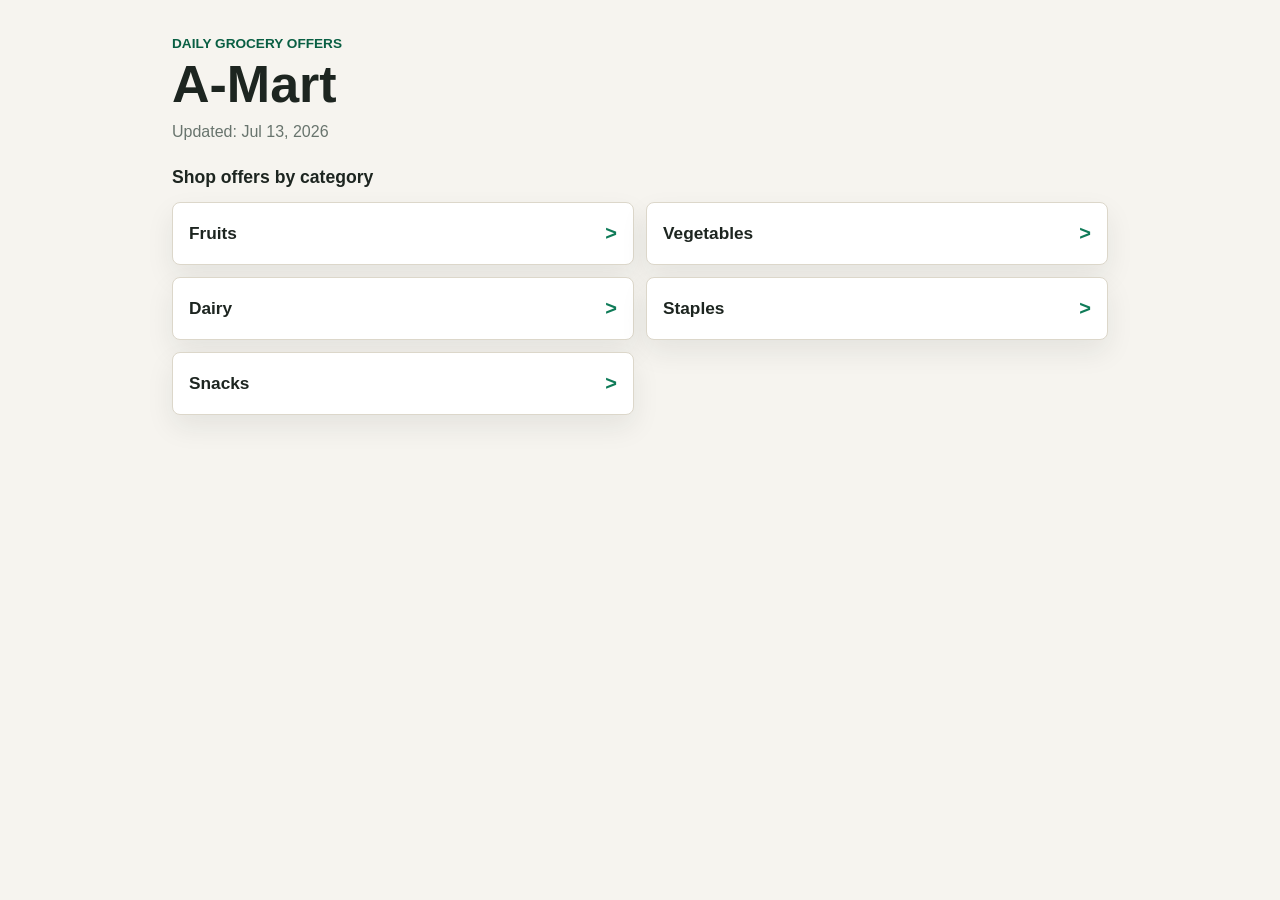
==== index.html @ afb41506 "Create static grocery offers site" ====
<!doctype html>
<html lang="en">
  <head>
    <meta charset="utf-8">
    <meta name="viewport" content="width=device-width, initial-scale=1">
    <title>A-Mart Offers</title>
    <meta name="description" content="Current grocery offers by category.">
    <link rel="stylesheet" href="assets/styles.css">
  </head>
  <body data-page="home">
    <main class="page-shell">
      <header class="page-header">
        <p class="eyebrow">Daily grocery offers</p>
        <h1>A-Mart</h1>
        <p id="updated-at" class="muted">Loading today's offers...</p>
      </header>

      <section aria-labelledby="categories-title">
        <h2 id="categories-title">Shop offers by category</h2>
        <div id="category-list" class="category-list" aria-live="polite"></div>
      </section>

      <p id="status-message" class="status" role="status"></p>
    </main>

    <script src="assets/app.js"></script>
  </body>
</html>
---- assets/styles.css ----
:root {
  color-scheme: light;
  --page: #f6f4ef;
  --panel: #ffffff;
  --text: #1d2520;
  --muted: #68746d;
  --line: #dcd7ca;
  --accent: #0f7b58;
  --accent-dark: #095f43;
  --offer: #fff3c4;
  --shadow: 0 12px 28px rgba(29, 37, 32, 0.08);
}

* {
  box-sizing: border-box;
}

html {
  min-height: 100%;
}

body {
  min-height: 100%;
  margin: 0;
  background: var(--page);
  color: var(--text);
  font-family: Arial, Helvetica, sans-serif;
  line-height: 1.45;
}

img {
  display: block;
  max-width: 100%;
}

.page-shell {
  width: min(100%, 980px);
  margin: 0 auto;
  padding: 22px 14px 36px;
}

.page-header {
  margin-bottom: 22px;
}

.eyebrow {
  margin: 0 0 4px;
  color: var(--accent-dark);
  font-size: 0.85rem;
  font-weight: 700;
  text-transform: uppercase;
}

h1,
h2,
p {
  overflow-wrap: anywhere;
}

h1 {
  margin: 0;
  font-size: clamp(2rem, 10vw, 3.25rem);
  line-height: 1;
}

h2 {
  margin: 0 0 12px;
  font-size: 1.1rem;
}

.muted,
.status {
  color: var(--muted);
}

.muted {
  margin: 10px 0 0;
}

.status {
  margin: 18px 0 0;
}

.category-list {
  display: grid;
  gap: 12px;
}

.category-button {
  display: flex;
  align-items: center;
  justify-content: space-between;
  min-height: 58px;
  padding: 16px;
  border: 1px solid var(--line);
  border-radius: 8px;
  background: var(--panel);
  color: var(--text);
  box-shadow: var(--shadow);
  font-size: 1.08rem;
  font-weight: 700;
  text-decoration: none;
}

.category-button::after {
  content: ">";
  color: var(--accent);
  font-size: 1.25rem;
}

.category-button:focus-visible,
.category-button:hover,
.back-link:focus-visible,
.back-link:hover {
  outline: 3px solid rgba(15, 123, 88, 0.24);
  outline-offset: 2px;
}

.back-link {
  display: inline-block;
  margin-bottom: 18px;
  color: var(--accent-dark);
  font-weight: 700;
  text-decoration: none;
}

.product-list {
  display: grid;
  gap: 16px;
}

.product-card {
  overflow: hidden;
  border: 1px solid var(--line);
  border-radius: 8px;
  background: var(--panel);
  box-shadow: var(--shadow);
}

.product-image {
  width: 100%;
  aspect-ratio: 4 / 3;
  background: #e8e3d6;
  object-fit: cover;
}

.product-body {
  padding: 14px;
}

.product-name {
  margin: 0 0 6px;
  font-size: 1.12rem;
  font-weight: 700;
}

.price {
  margin: 0 0 10px;
  color: var(--accent-dark);
  font-size: 1.2rem;
  font-weight: 800;
}

.offer {
  margin: 0;
  padding: 10px;
  border-radius: 8px;
  background: var(--offer);
  font-weight: 700;
}

.free-item {
  display: grid;
  grid-template-columns: 72px 1fr;
  gap: 12px;
  align-items: center;
  margin-top: 12px;
  padding: 10px;
  border: 1px dashed var(--accent);
  border-radius: 8px;
  background: #f4fbf7;
}

.free-item img {
  width: 72px;
  height: 72px;
  border-radius: 8px;
  background: #e8e3d6;
  object-fit: cover;
}

.free-label {
  margin: 0 0 2px;
  color: var(--accent-dark);
  font-size: 0.78rem;
  font-weight: 800;
  text-transform: uppercase;
}

.free-name {
  margin: 0;
  font-weight: 700;
}

.empty-state {
  padding: 18px;
  border: 1px solid var(--line);
  border-radius: 8px;
  background: var(--panel);
  color: var(--muted);
}

.visually-hidden {
  position: absolute;
  width: 1px;
  height: 1px;
  overflow: hidden;
  clip: rect(0, 0, 0, 0);
  white-space: nowrap;
}

@media (min-width: 640px) {
  .page-shell {
    padding: 34px 22px 48px;
  }

  .category-list,
  .product-list {
    grid-template-columns: repeat(2, minmax(0, 1fr));
  }
}

@media (min-width: 920px) {
  .product-list {
    grid-template-columns: repeat(3, minmax(0, 1fr));
  }
}
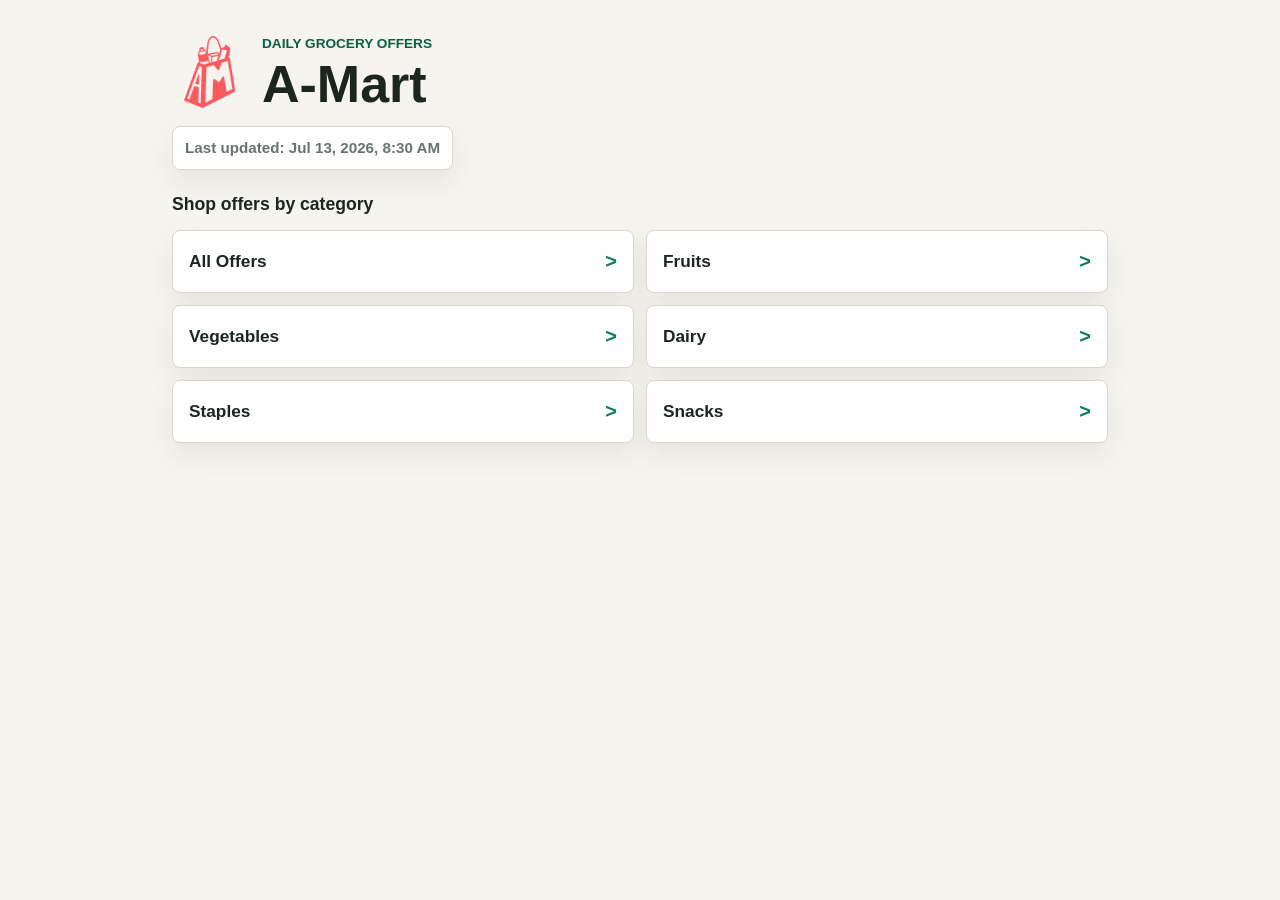
==== commit ceec351b: "Add logo header and all offers category" ====
--- a/index.html
+++ b/index.html
@@ -10,9 +10,14 @@
   <body data-page="home">
     <main class="page-shell">
       <header class="page-header">
-        <p class="eyebrow">Daily grocery offers</p>
-        <h1>A-Mart</h1>
-        <p id="updated-at" class="muted">Loading today's offers...</p>
+        <div class="brand-heading">
+          <img class="site-logo" src="assets/logo.png" alt="A-Mart logo">
+          <div>
+            <p class="eyebrow">Daily grocery offers</p>
+            <h1>A-Mart</h1>
+          </div>
+        </div>
+        <p id="updated-at" class="updated-card">Loading today's offers...</p>
       </header>
 
       <section aria-labelledby="categories-title">
--- a/assets/styles.css
+++ b/assets/styles.css
@@ -43,6 +43,19 @@
   margin-bottom: 22px;
 }
 
+.brand-heading {
+  display: flex;
+  flex-direction: column;
+  gap: 10px;
+  align-items: flex-start;
+}
+
+.site-logo {
+  width: 76px;
+  height: 76px;
+  object-fit: contain;
+}
+
 .eyebrow {
   margin: 0 0 4px;
   color: var(--accent-dark);
@@ -75,6 +88,19 @@
 
 .muted {
   margin: 10px 0 0;
+}
+
+.updated-card {
+  display: inline-block;
+  margin: 16px 0 0;
+  padding: 10px 12px;
+  border: 1px solid var(--line);
+  border-radius: 8px;
+  background: var(--panel);
+  box-shadow: var(--shadow);
+  color: var(--muted);
+  font-size: 0.95rem;
+  font-weight: 700;
 }
 
 .status {
@@ -224,6 +250,12 @@
     padding: 34px 22px 48px;
   }
 
+  .brand-heading {
+    flex-direction: row;
+    align-items: center;
+    gap: 14px;
+  }
+
   .category-list,
   .product-list {
     grid-template-columns: repeat(2, minmax(0, 1fr));
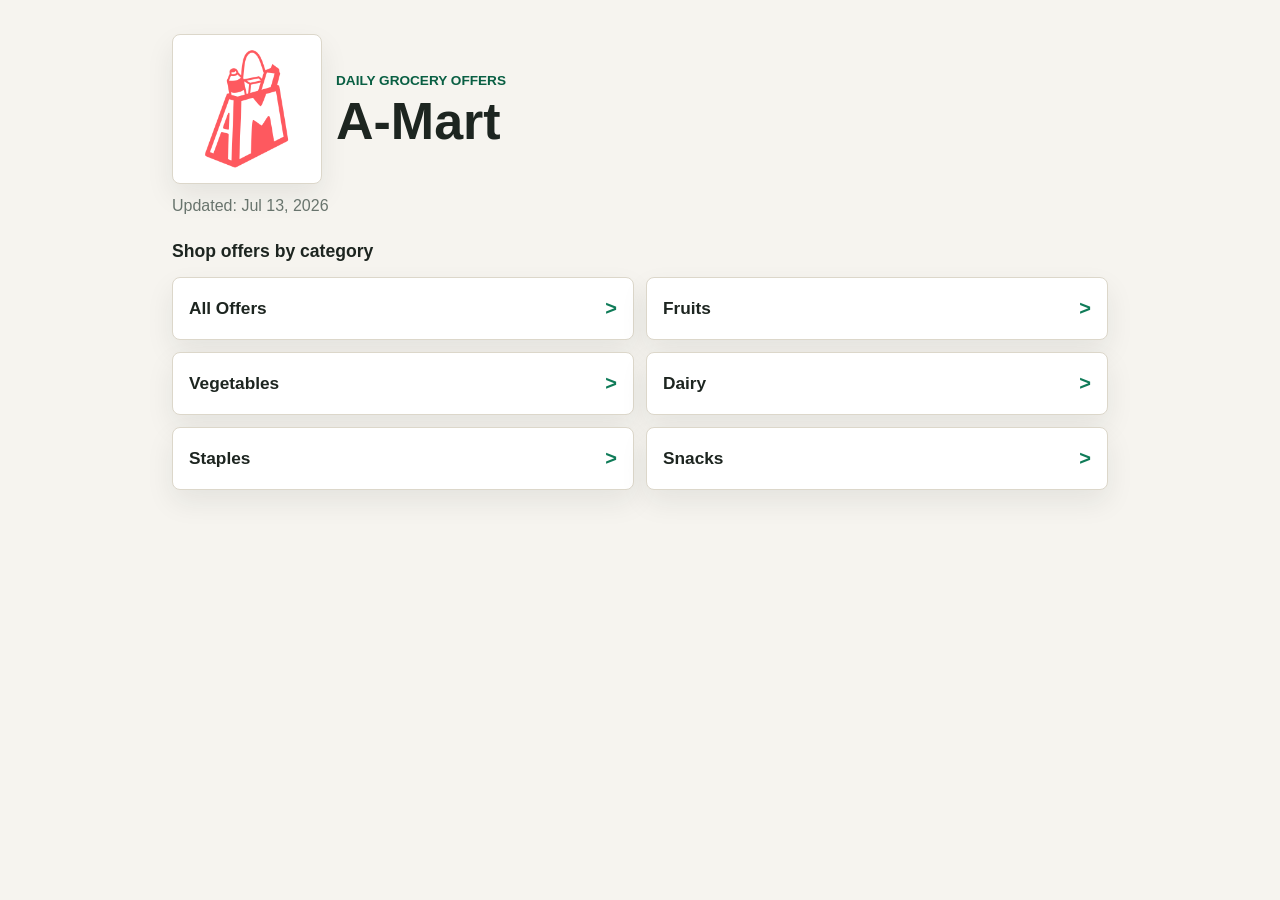
==== commit 264712a0: "Move card styling to logo" ====
--- a/index.html
+++ b/index.html
@@ -11,13 +11,15 @@
     <main class="page-shell">
       <header class="page-header">
         <div class="brand-heading">
-          <img class="site-logo" src="assets/logo.png" alt="A-Mart logo">
+          <div class="logo-card">
+            <img class="site-logo" src="assets/logo.png" alt="A-Mart logo">
+          </div>
           <div>
             <p class="eyebrow">Daily grocery offers</p>
             <h1>A-Mart</h1>
           </div>
         </div>
-        <p id="updated-at" class="updated-card">Loading today's offers...</p>
+        <p id="updated-at" class="muted">Loading today's offers...</p>
       </header>
 
       <section aria-labelledby="categories-title">
--- a/assets/styles.css
+++ b/assets/styles.css
@@ -50,9 +50,18 @@
   align-items: flex-start;
 }
 
+.logo-card {
+  width: 100%;
+  padding: 12px;
+  border: 1px solid var(--line);
+  border-radius: 8px;
+  background: var(--panel);
+  box-shadow: var(--shadow);
+}
+
 .site-logo {
-  width: 76px;
-  height: 76px;
+  width: 100%;
+  height: auto;
   object-fit: contain;
 }
 
@@ -88,19 +97,6 @@
 
 .muted {
   margin: 10px 0 0;
-}
-
-.updated-card {
-  display: inline-block;
-  margin: 16px 0 0;
-  padding: 10px 12px;
-  border: 1px solid var(--line);
-  border-radius: 8px;
-  background: var(--panel);
-  box-shadow: var(--shadow);
-  color: var(--muted);
-  font-size: 0.95rem;
-  font-weight: 700;
 }
 
 .status {
@@ -256,6 +252,11 @@
     gap: 14px;
   }
 
+  .logo-card {
+    width: 150px;
+    flex: 0 0 150px;
+  }
+
   .category-list,
   .product-list {
     grid-template-columns: repeat(2, minmax(0, 1fr));
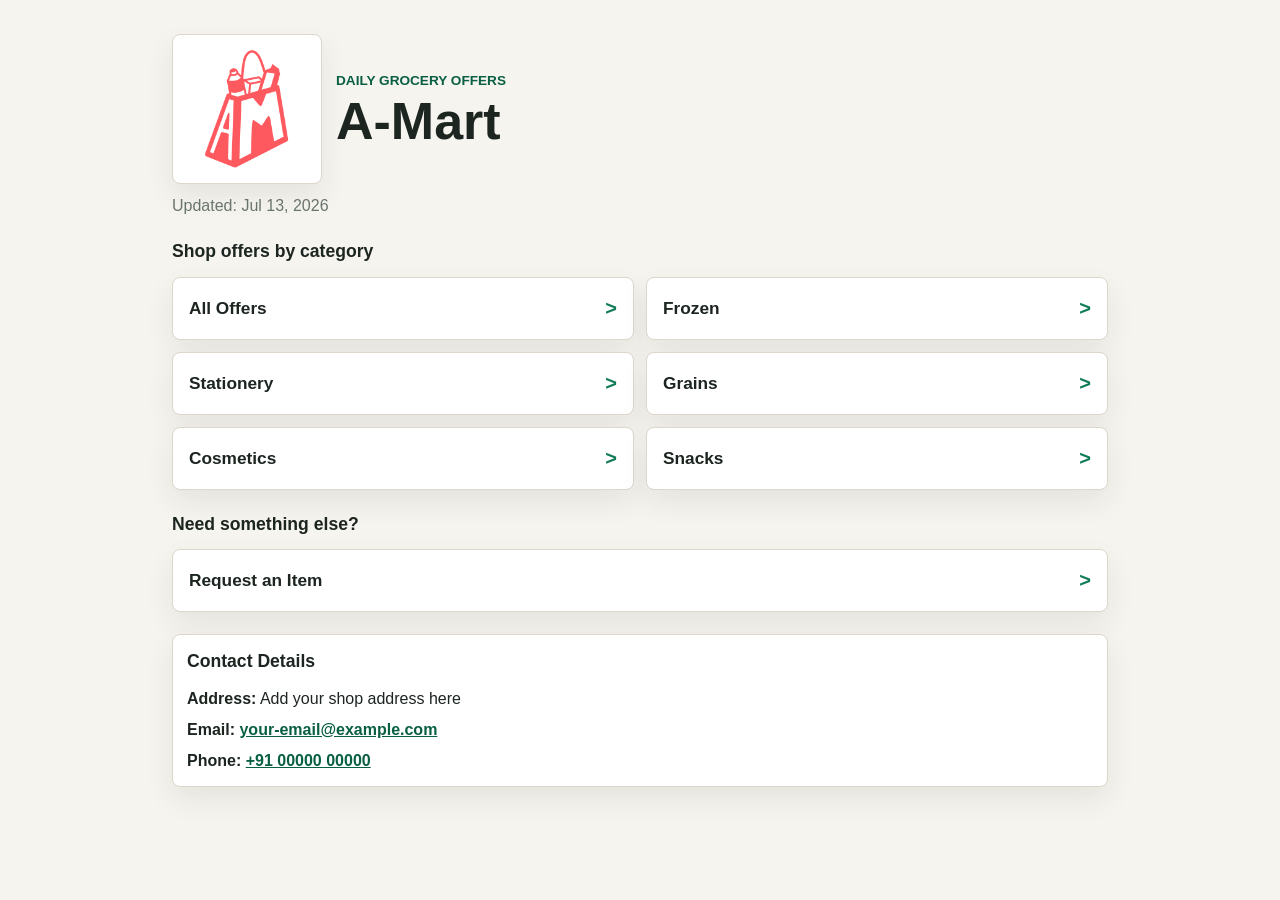
==== commit 32fd813d: "Add request contact update and pricing features" ====
--- a/index.html
+++ b/index.html
@@ -5,7 +5,11 @@
     <meta name="viewport" content="width=device-width, initial-scale=1">
     <title>A-Mart Offers</title>
     <meta name="description" content="Current grocery offers by category.">
-    <link rel="stylesheet" href="assets/styles.css">
+    <meta http-equiv="Cache-Control" content="no-cache, no-store, must-revalidate">
+    <meta http-equiv="Pragma" content="no-cache">
+    <meta http-equiv="Expires" content="0">
+    <link rel="icon" type="image/png" href="assets/favicon.png">
+    <link rel="stylesheet" href="assets/styles.css?v=20260719-1">
   </head>
   <body data-page="home">
     <main class="page-shell">
@@ -27,9 +31,21 @@
         <div id="category-list" class="category-list" aria-live="polite"></div>
       </section>
 
+      <section class="request-section" aria-labelledby="request-title">
+        <h2 id="request-title">Need something else?</h2>
+        <a class="category-button request-button" href="https://forms.gle/REPLACE_WITH_YOUR_FORM_ID" target="_blank" rel="noreferrer">Request an Item</a>
+      </section>
+
+      <section class="contact-card" aria-labelledby="contact-title">
+        <h2 id="contact-title">Contact Details</h2>
+        <p><strong>Address:</strong> Add your shop address here</p>
+        <p><strong>Email:</strong> <a href="mailto:your-email@example.com">your-email@example.com</a></p>
+        <p><strong>Phone:</strong> <a href="tel:+910000000000">+91 00000 00000</a></p>
+      </section>
+
       <p id="status-message" class="status" role="status"></p>
     </main>
 
-    <script src="assets/app.js"></script>
+    <script src="assets/app.js?v=20260719-1"></script>
   </body>
 </html>
--- a/assets/styles.css
+++ b/assets/styles.css
@@ -60,9 +60,14 @@
 }
 
 .site-logo {
-  width: 100%;
+  width: 150px;
+  max-width: 100%;
   height: auto;
   object-fit: contain;
+}
+
+.logo-card .site-logo {
+  width: 100%;
 }
 
 .eyebrow {
@@ -101,6 +106,32 @@
 
 .status {
   margin: 18px 0 0;
+}
+
+.request-section,
+.contact-card {
+  margin-top: 22px;
+}
+
+.request-button {
+  border-color: var(--accent);
+}
+
+.contact-card {
+  padding: 14px;
+  border: 1px solid var(--line);
+  border-radius: 8px;
+  background: var(--panel);
+  box-shadow: var(--shadow);
+}
+
+.contact-card p {
+  margin: 8px 0 0;
+}
+
+.contact-card a {
+  color: var(--accent-dark);
+  font-weight: 700;
 }
 
 .category-list {
@@ -181,6 +212,27 @@
   color: var(--accent-dark);
   font-size: 1.2rem;
   font-weight: 800;
+}
+
+.price-block {
+  display: flex;
+  flex-wrap: wrap;
+  gap: 8px;
+  align-items: baseline;
+  margin: 0 0 10px;
+}
+
+.before-price {
+  color: #b3261e;
+  font-size: 1rem;
+  font-weight: 800;
+  text-decoration: line-through;
+}
+
+.after-price {
+  color: var(--accent-dark);
+  font-size: 1.25rem;
+  font-weight: 900;
 }
 
 .offer {
